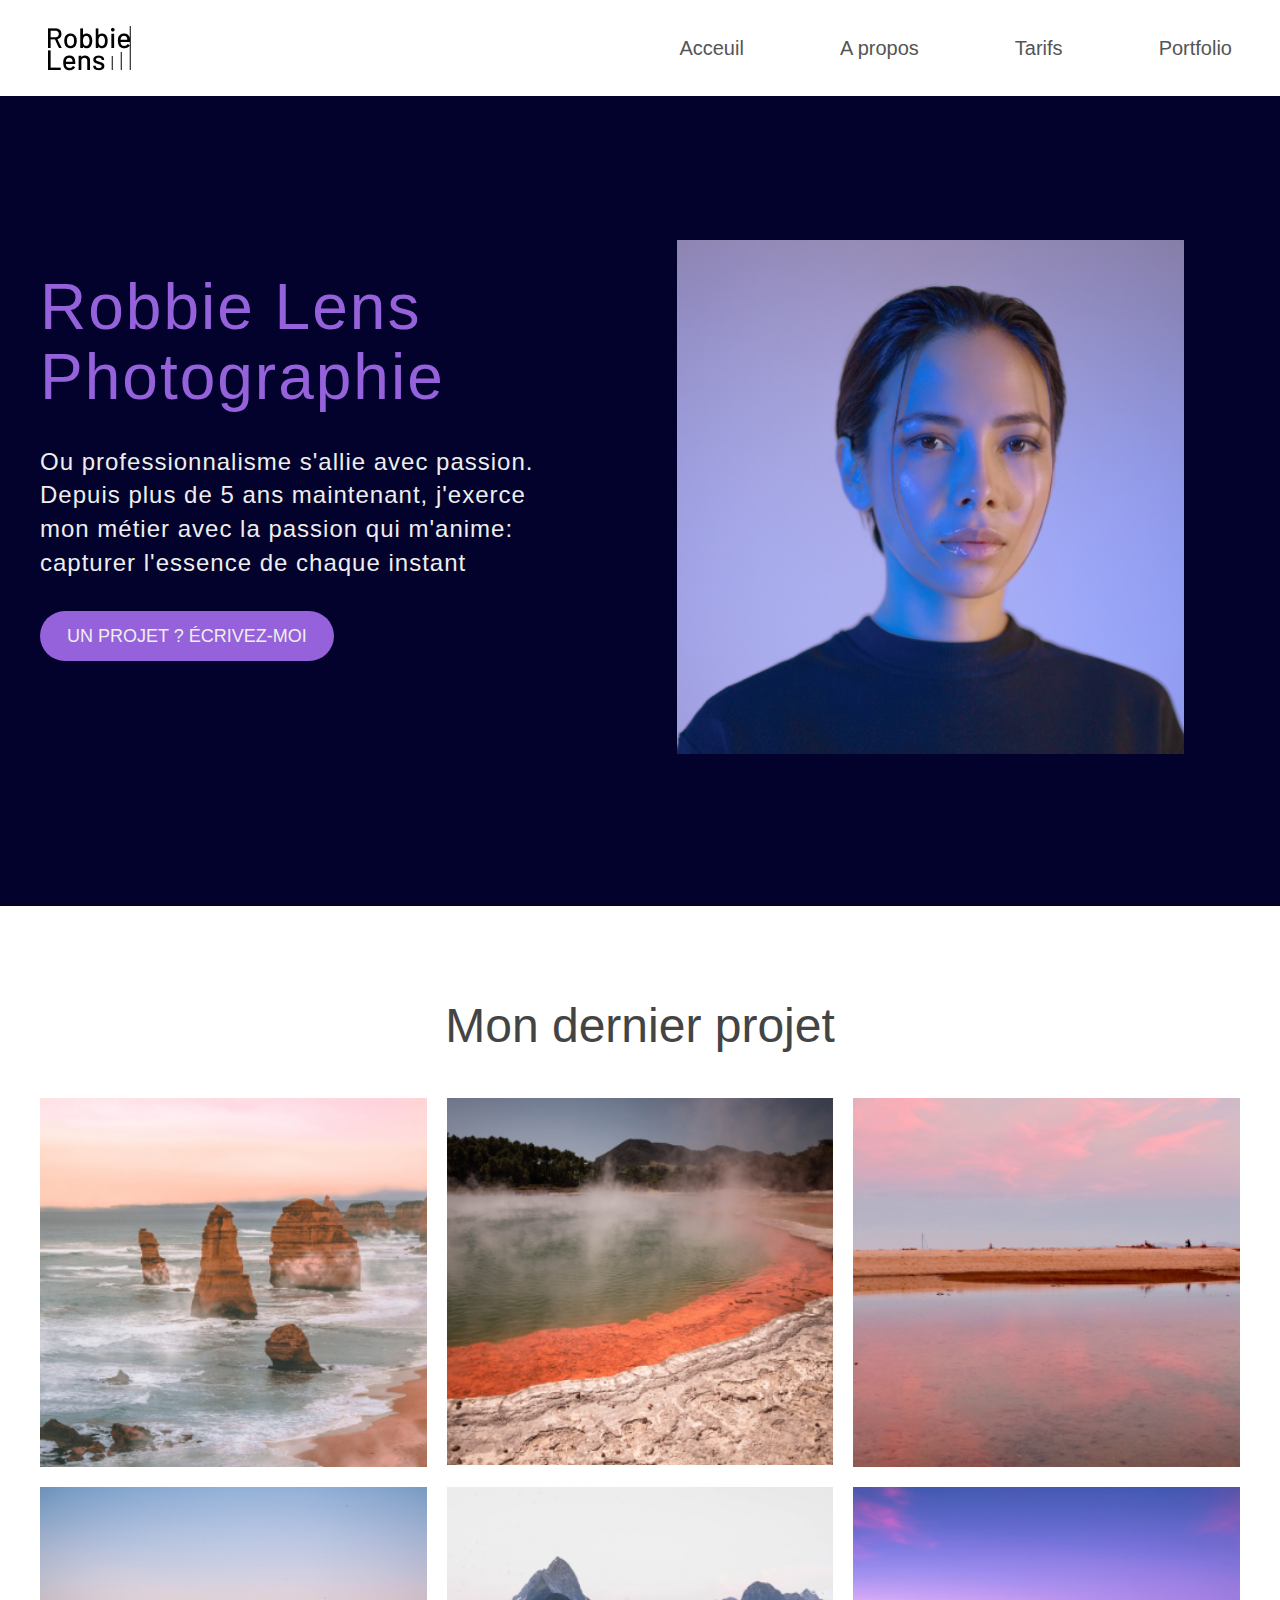
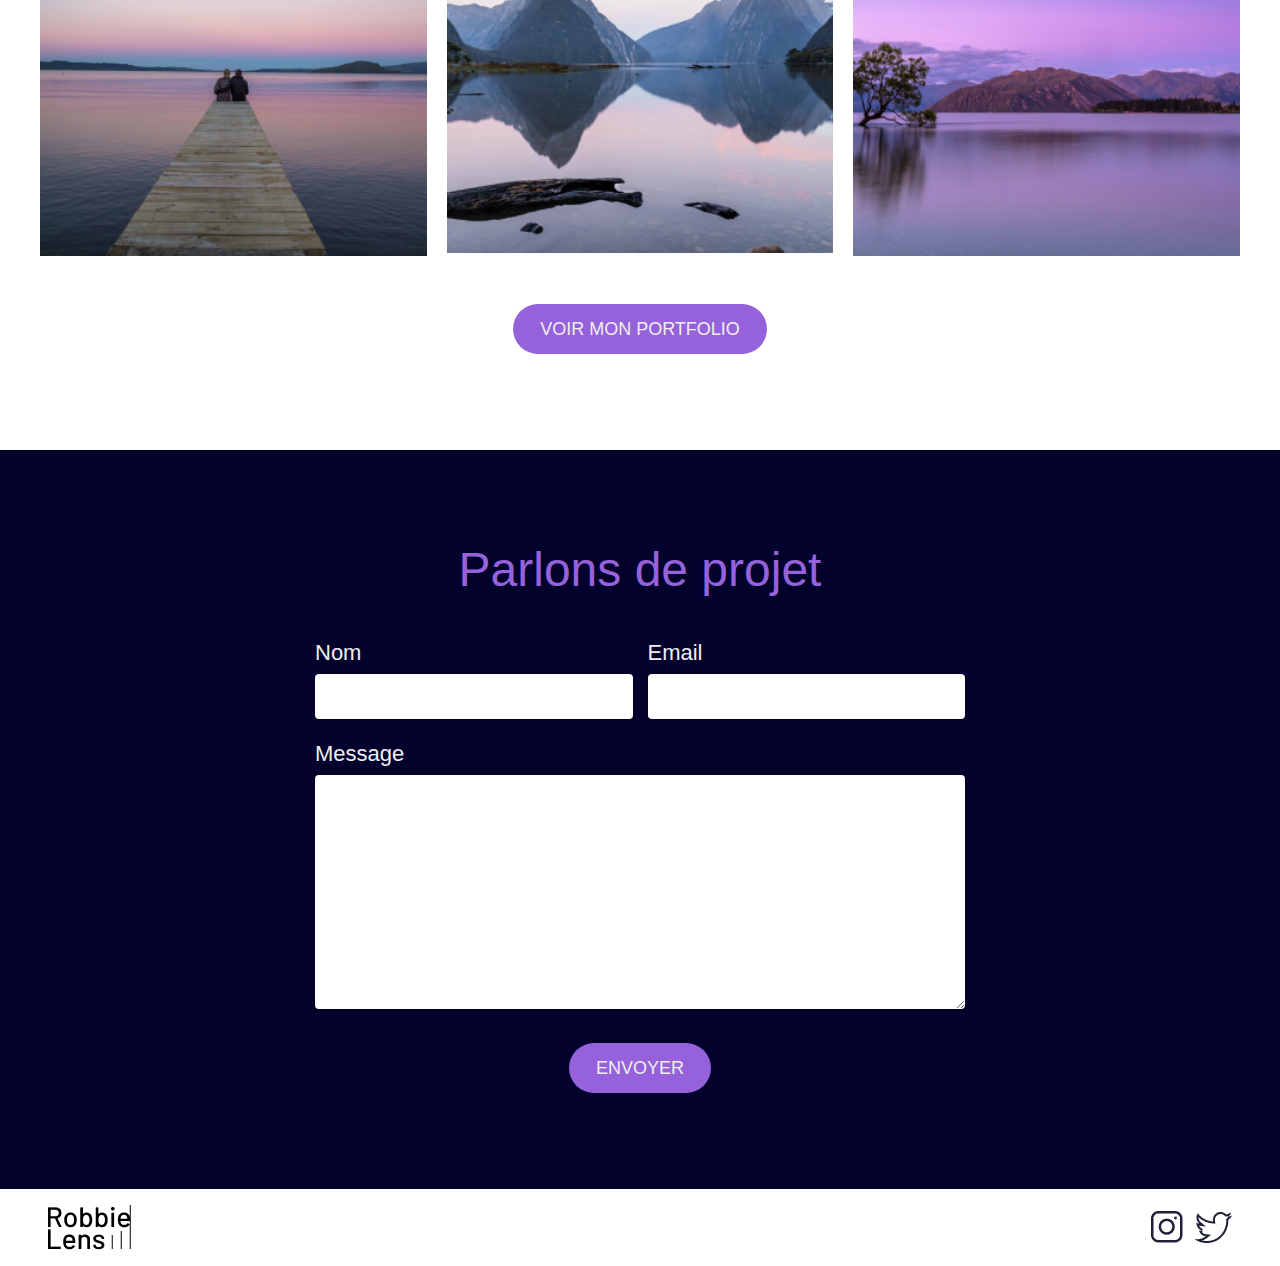
==== Portfolio/index.html @ ef58d187 "Add files via upload" ====
<!DOCTYPE html>
<html lang="fr">

<head>
    <meta charset="UTF-8">
    <meta name="viewport" content="width=device-width, initial-scale=1.0">
    <link rel="stylesheet" href="style.css">
    <title>Portfolio</title>
</head>

<body>
    <Header class="header">
        <img src="images/logo.png" alt="Logo du site" class="logo">
        <nav class="nav-link">
            <ul class="nav-list">
                <li><a href="#" class="main-nav-link">Acceuil</a></li>
                <li><a href="pages/apropos.html" class="main-nav-link">A propos</a></li>
                <li><a href="#" class="main-nav-link">Tarifs</a></li>
                <li><a href="#" class="main-nav-link">Portfolio</a></li>
            </ul>
        </nav>
    </Header>
    <section class="hero-section">
        <div class="hero container grid grid--2-cols">
            <div class="hero-text-box">
                <h1 class="heading-primary">Robbie Lens Photographie</h1>
                <p class="hero-text">Ou professionnalisme s'allie avec passion. Depuis plus de 5 ans maintenant,
                    j'exerce mon métier avec la passion qui m'anime: capturer l'essence de chaque instant
                </p>
                <a href="#" class="btn">un projet ? écrivez-moi</a>
            </div>
            <div class="hero-img-box">
                <img src="images/robbie-lens.png" alt="hero image" class="hero-img">
            </div>
        </div>
    </section>

    <section class="gallery-section">
        <h2 class="heading-secondary">Mon dernier projet</h2>
        <div class="gallery container grid grid--3-cols">
            <figure class="gallery-item">
                <img src="images/accueil/element-1.png" alt="">
                <div class="overlay">
                    <span class="overlay-text">Voir la photo</span>
                </div>
            </figure>
            <figure class="gallery-item">
                <img src="images/accueil/element-2.png" alt="">
                <div class="overlay">
                    <span class="overlay-text">Voir la photo</span>
                </div>
            </figure>
            <figure class="gallery-item">
                <img src="images/accueil/element-3.png" alt="">
                <div class="overlay">
                    <span class="overlay-text">Voir la photo</span>
                </div>
            </figure>
            <figure class="gallery-item">
                <img src="images/accueil/element-4.png" alt="">
                <div class="overlay">
                    <span class="overlay-text">Voir la photo</span>
                </div>
            </figure>
            <figure class="gallery-item">
                <img src="images/accueil/element-5.png" alt="">
                <div class="overlay">
                    <span class="overlay-text">Voir la photo</span>
                </div>
            </figure>
            <figure class="gallery-item">
                <img src="images/accueil/element-6.png" alt="">
                <div class="overlay">
                    <span class="overlay-text">Voir la photo</span>
                </div>
            </figure>
        </div>
        <div class="gallery-btn">
            <a href="#" class="btn">voir mon portfolio</a>
        </div>
    </section>

    <section class="contact-section">
        <h2 class="heading-secondary cta-heading">Parlons de projet</h2>
        <div class="form-cta">
            <div class="form-flex">
                <div>
                    <label for="nom">Nom</label>
                    <input type="text" name="nom" id="nom">
                </div>
                <div>
                    <label for="email">Email</label>
                    <input type="email" name="email" id="email">
                </div>
            </div>
            <div>
                <label for="message">Message</label>
                <textarea name="message" id="message" cols="30" rows="10"></textarea>
            </div>
        </div>
        <div class="form-btn">
            <a href="#" class="btn">envoyer</a>
        </div>
    </section>

    <footer class="footer">
        <img src="images/logo.png" alt="Logo du site" class="logo">
        <div class="social">
            <img src="images/instagram.png" alt="logo de instagram">
            <img src="images/twitter.png" alt="logo de twitter">
        </div>
    </footer>

    <script src="script.js"></script>
</body>

</html>
---- Portfolio/style.css ----
* {
  margin: 0;
  padding: 0;
  box-sizing: border-box;
}

html {
  font-size: 62.5%;
}

body {
  font-weight: 400;
  font-family: "Manrope", sans-serif;
  color: #555;
  line-height: 1;
}
/* 
-----------------------------
    General Style
----------------------------- */

/* color:
-Primary: #1F2039;
-Secondary: #A5B4FC;
-Before:#2C2E51
-Button:Linear-Gradient #8E86B5,#ACAEED,
-Text:#242424;
-Heading:#A5B4FC,

*/

.container {
  max-width: 120rem;
  margin: 0 auto;
}

.grid {
  display: grid;
}

.grid--2-cols {
  grid-template-columns: repeat(2, 1fr);
}

.grid--3-cols {
  grid-template-columns: repeat(3, 1fr);
}

.grid--5-cols {
  grid-template-columns: repeat(5, 1fr);
}
/* Header */
.header {
  display: flex;
  align-items: center;
  justify-content: space-between;
  background-color: #fff;
  height: 9.6rem;
  padding: 0 4.8rem;
}

.nav-list {
  display: flex;
  align-items: center;
  justify-content: space-between;
  gap: 9.6rem;
  list-style: none;
}

.main-nav-link:link,
.main-nav-link:visited {
  display: inline-block;
  text-decoration: none;
  font-size: 2rem;
  color: #555;
  font-weight: 400;
  transition: all 1.5s;
}

.main-nav-link:hover,
.main-nav-link:active {
  text-decoration: underline;
}

/* HERO SECTION */

.hero-section {
  padding: 9.6rem 0;
  background-color: #02022c;
  height: 90vh;
}

.hero {
  column-gap: 7.4rem;
  padding-top: 4.8rem;
}

.hero-text-box {
  padding-top: 3.2rem;
  padding-right: 4.8rem;
}

.heading-primary {
  font-size: 6.4rem;
  font-weight: 400;
  color: #9662db;
  font-family: "Monserrat", sans-serif;
  line-height: 1.1;
  letter-spacing: 0.2rem;
  margin-bottom: 3.2rem;
}

.hero-text {
  font-size: 2.4rem;
  color: #eee;
  font-weight: 400;

  line-height: 1.4;
  letter-spacing: 0.1rem;
  margin-bottom: 3.2rem;
}

.btn:link,
.btn:visited {
  display: inline-block;
  text-decoration: none;
  text-transform: uppercase;
  font-size: 1.8rem;
  font-weight: 400;
  color: #eee;
  padding: 1.6rem 2.7rem;
  background-color: #9662db;
  border-radius: 3.2rem;
  transition: background-color 0.5s;
}

.btn:hover,
.btn:active {
  background-color: #623b95e2;
}

.hero-img {
  width: 90%;
}

/* Gallery Section */

.gallery-section {
  padding: 9.6rem 0;
}

.heading-secondary {
  font-size: 4.8rem;
  font-family: "Monserrat", sans-serif;
  font-weight: 400;
  text-align: center;
  color: #444;
  margin-bottom: 4.8rem;
}

.gallery {
  gap: 2rem;
  margin-bottom: 4.8rem;
}

.gallery-item {
  position: relative;
  overflow: hidden;
}

.overlay {
  position: absolute;
  top: 0;
  left: 0;
  width: 100%;
  height: 100%;
  background-color: rgba(0, 0, 0, 0.67);
  display: flex;
  align-items: center;
  justify-content: center;
  opacity: 0;
  transition: opacity 0.6s ease;
}

.gallery-item:hover .overlay {
  opacity: 1;
  transform: scale(1.1);
}

.overlay-text {
  color: #eee;
  font-size: 2rem;
  cursor: pointer;
}

.gallery-item img {
  width: 100%;
  display: block;
  transition: transform 0.7s ease;
}

.gallery-item:hover img {
  transform: scale(1.1);
}

.gallery-item img .agrandir {
  position: fixed;
  top: 0;
  left: 0;
  width: 100%;
  height: 100%;
  object-fit: contain;
  z-index: 10;
}

.gallery-btn,
.form-btn {
  text-align: center;
}

/* CONTACT SECTION */

.contact-section {
  padding: 9.6rem 0;
  background-color: #02022c;
}

.form-cta {
  display: flex;
  flex-direction: column;
  gap: 2.4rem;
  max-width: 65rem;
  margin: 0 auto;
}

.cta-heading {
  color: #9662db;
}

.form-cta input,
.form-cta textarea {
  width: 100%;
  padding: 1.2rem;
  font-size: 1.8rem;
  font-family: inherit;
  color: inherit;
  border: none;
  border-radius: 4px;
  background-color: #fff;
  box-shadow: 0 1px 2px rgba(0, 0, 0, 0.105);
}

.form-flex {
  display: grid;
  grid-template-columns: repeat(2, 1fr);
  gap: 1.5rem;
}

.form-cta label {
  display: inline-block;
  font-size: 2.2rem;
  color: #eee;
  font-weight: 400;
  margin-bottom: 1rem;
}

.form-btn {
  margin-top: 3.2rem;
}

/* FOOTER */

.footer {
  display: flex;
  align-items: center;
  justify-content: space-between;
  padding: 1.6rem 4.8rem;
}

.social {
  display: flex;
  align-items: center;
  gap: 1.2rem;
}
/* |-----------------------------------| 
          A PROPOS STYLING
   |-----------------------------------| */

.about-section {
  padding: 9.6rem 0;
  position: relative;
  z-index: -20;
  background-color: #02022c;
}

.about-section .gallery {
  position: relative;
}

.about-section .gallery::before {
  content: "";
  position: absolute;
  width: 60%;
  height: 100%;
  right: 0;
  bottom: 0;
  z-index: -1;
  transform: translate(11%, 10%);
  background-color: #30264f;
}

.about-section .heading-secondary {
  text-align: start;
  color: #a5b4fc;
  margin-left: 30rem;
}

.description-box {
  width: 60rem;
  margin: 0 auto;
  padding: 3.2rem 0 3.2rem 2rem;
  position: relative;
  background-color: #02022c;
}

.description-text {
  font-size: 1.8rem;
  line-height: 2.3rem;
  color: #fff;
  margin-bottom: 2.4rem;
}

.Description-header {
  font-size: 2.2rem;
  color: #fff;
  margin-bottom: 2.4rem;
}

.description-list li {
  font-size: 1.8rem;
  color: #fff;
  margin-left: 3.2rem;
}

.description-box::after {
  content: "";
  position: absolute;
  width: 60%;
  height: 100%;
  top: 0;
  right: 0;
  background-color: #9662db;
  transform: translate(1%, 1%);
  z-index: -2;
}

.about-section .btn {
  margin-top: 3.2rem;
}
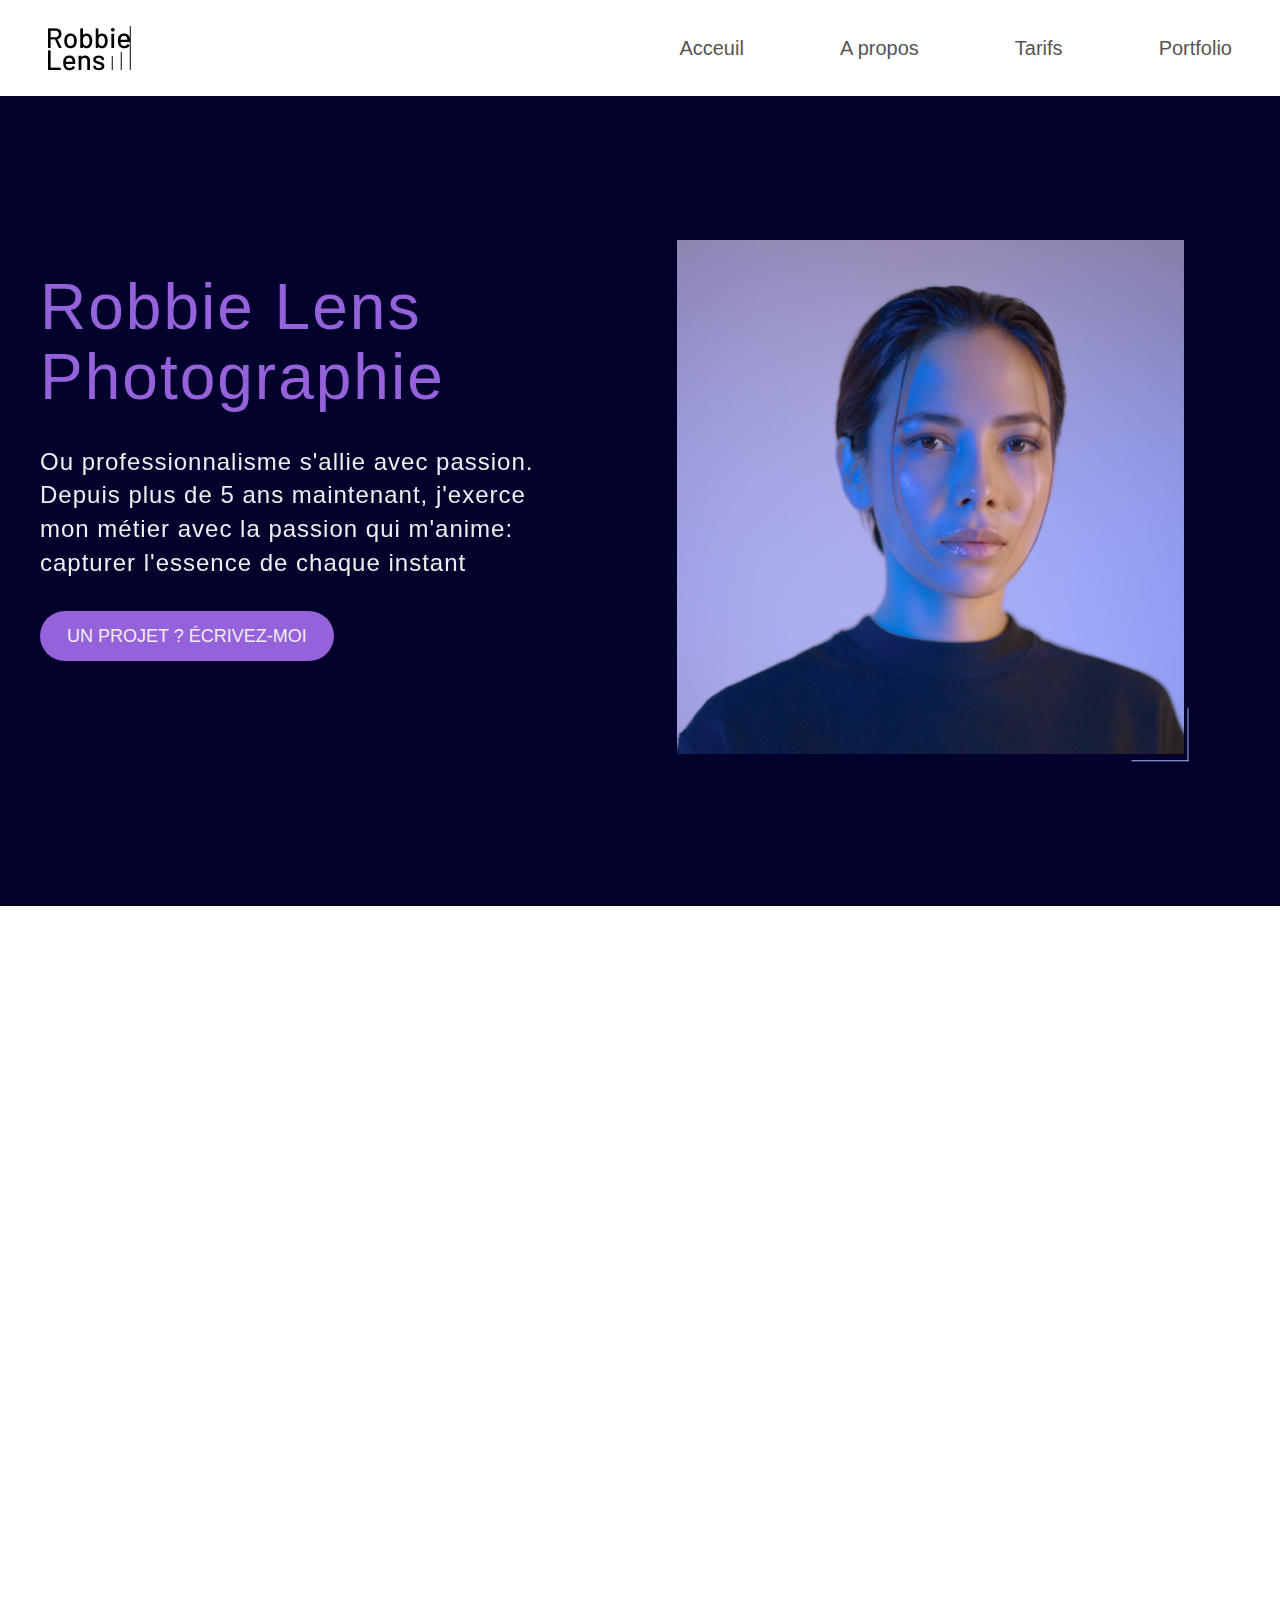
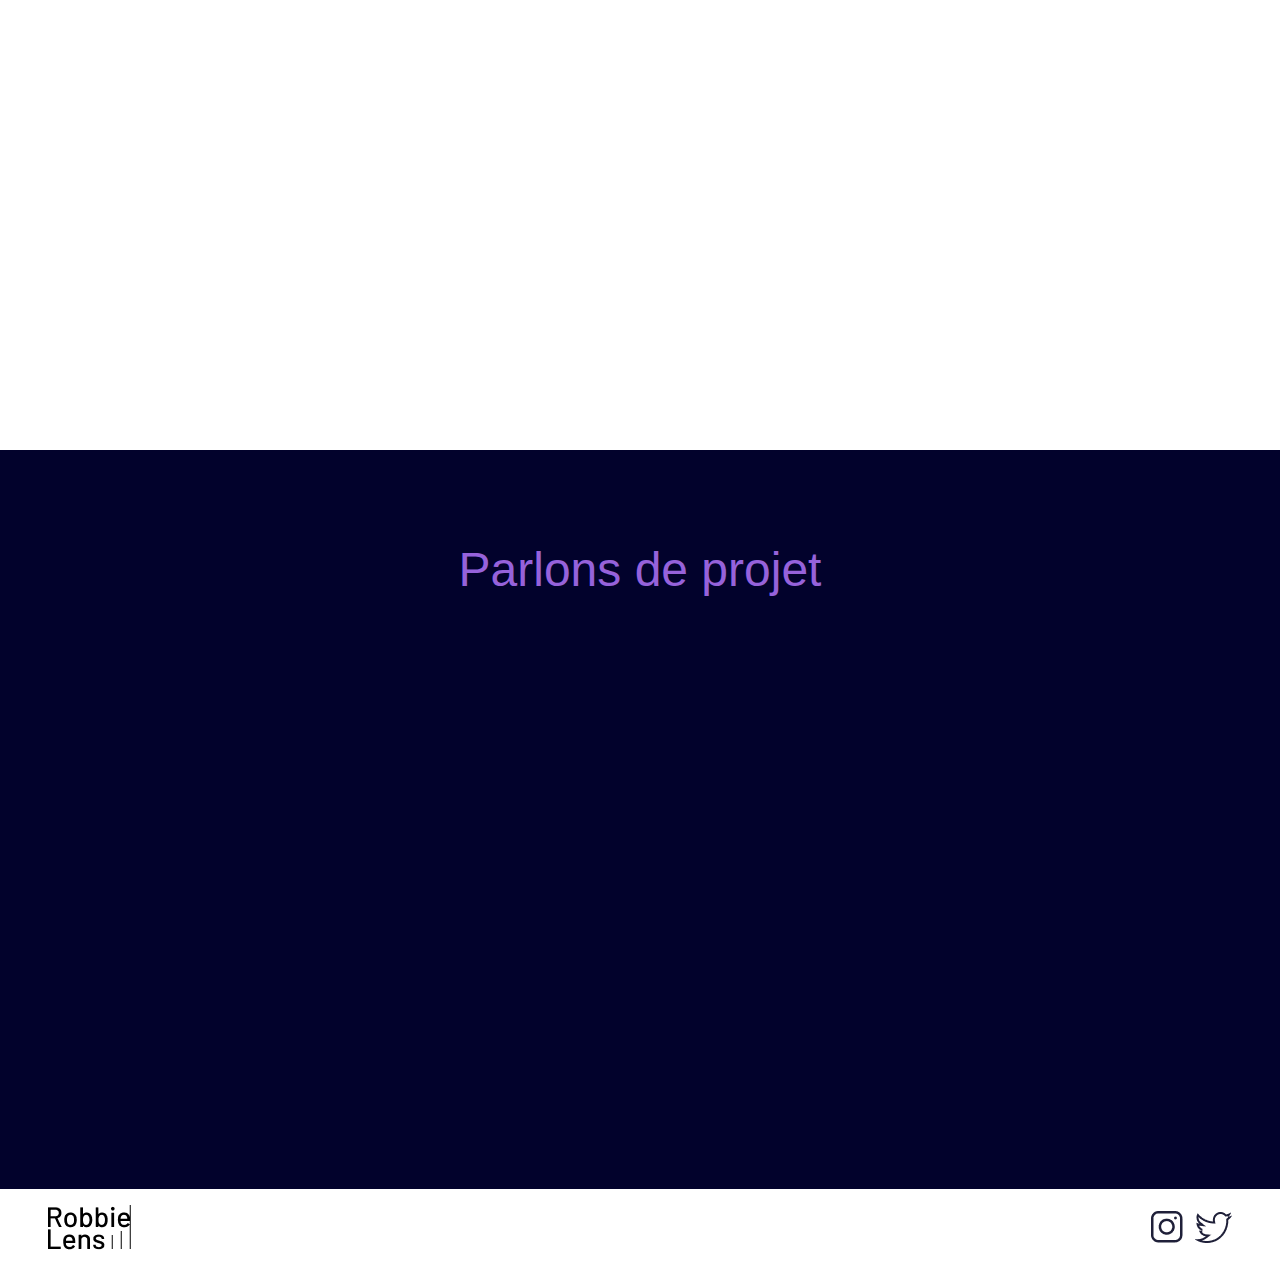
==== commit 94d800b3: "Add files via upload" ====
--- a/Portfolio/index.html
+++ b/Portfolio/index.html
@@ -5,6 +5,9 @@
     <meta charset="UTF-8">
     <meta name="viewport" content="width=device-width, initial-scale=1.0">
     <link rel="stylesheet" href="style.css">
+    <link href="https://unpkg.com/aos@2.3.1/dist/aos.css" rel="stylesheet">
+
+
     <title>Portfolio</title>
 </head>
 
@@ -15,67 +18,69 @@
             <ul class="nav-list">
                 <li><a href="#" class="main-nav-link">Acceuil</a></li>
                 <li><a href="pages/apropos.html" class="main-nav-link">A propos</a></li>
-                <li><a href="#" class="main-nav-link">Tarifs</a></li>
-                <li><a href="#" class="main-nav-link">Portfolio</a></li>
+                <li><a href="pages/tarif.html" class="main-nav-link">Tarifs</a></li>
+                <li><a href="pages/portfolio.html" class="main-nav-link">Portfolio</a></li>
             </ul>
         </nav>
     </Header>
     <section class="hero-section">
         <div class="hero container grid grid--2-cols">
             <div class="hero-text-box">
-                <h1 class="heading-primary">Robbie Lens Photographie</h1>
-                <p class="hero-text">Ou professionnalisme s'allie avec passion. Depuis plus de 5 ans maintenant,
-                    j'exerce mon métier avec la passion qui m'anime: capturer l'essence de chaque instant
+                <h1 class="heading-primary" data-aos="fade-right">Robbie Lens Photographie</h1>
+                <p class="hero-text" data-aos="fade-right" data-aos-delay="500">Ou professionnalisme s'allie avec
+                    passion. Depuis plus de 5 ans maintenant, j'exerce mon métier avec la passion qui m'anime: capturer
+                    l'essence de chaque instant
                 </p>
-                <a href="#" class="btn">un projet ? écrivez-moi</a>
+                <a href="#" class="btn" data-aos="fade-right" data-aos-delay="700">un projet ? écrivez-moi</a>
             </div>
-            <div class="hero-img-box">
-                <img src="images/robbie-lens.png" alt="hero image" class="hero-img">
+            <div class="hero-img-box" data-aos="fade-left" data-aos-delay="1100">
+                <img src="images/robbie-lens.png" alt="hero image" class="hero-img" data-aos="fade-left"
+                    data-aos-delay="900">
             </div>
         </div>
     </section>
 
     <section class="gallery-section">
-        <h2 class="heading-secondary">Mon dernier projet</h2>
+        <h2 class="heading-secondary" data-aos="fade-up">Mon dernier projet</h2>
         <div class="gallery container grid grid--3-cols">
-            <figure class="gallery-item">
+            <figure class="gallery-item" data-aos="fade-right" data-aos-easing="ease-in-sine">
                 <img src="images/accueil/element-1.png" alt="">
                 <div class="overlay">
                     <span class="overlay-text">Voir la photo</span>
                 </div>
             </figure>
-            <figure class="gallery-item">
+            <figure class="gallery-item" data-aos="fade-up" data-aos-anchor-placement="top-bottom">
                 <img src="images/accueil/element-2.png" alt="">
                 <div class="overlay">
                     <span class="overlay-text">Voir la photo</span>
                 </div>
             </figure>
-            <figure class="gallery-item">
+            <figure class="gallery-item" data-aos="fade-left" data-aos-easing="ease-in-sine">
                 <img src="images/accueil/element-3.png" alt="">
                 <div class="overlay">
                     <span class="overlay-text">Voir la photo</span>
                 </div>
             </figure>
-            <figure class="gallery-item">
+            <figure class="gallery-item" data-aos="fade-right" data-aos-easing="ease-in-sine">
                 <img src="images/accueil/element-4.png" alt="">
                 <div class="overlay">
                     <span class="overlay-text">Voir la photo</span>
                 </div>
             </figure>
-            <figure class="gallery-item">
+            <figure class="gallery-item" data-aos="fade-up" data-aos-anchor-placement="top-bottom">
                 <img src="images/accueil/element-5.png" alt="">
                 <div class="overlay">
                     <span class="overlay-text">Voir la photo</span>
                 </div>
             </figure>
-            <figure class="gallery-item">
+            <figure class="gallery-item" data-aos="fade-left" data-aos-easing="ease-in-sine">
                 <img src="images/accueil/element-6.png" alt="">
                 <div class="overlay">
                     <span class="overlay-text">Voir la photo</span>
                 </div>
             </figure>
         </div>
-        <div class="gallery-btn">
+        <div class="gallery-btn" data-aos="fade-left">
             <a href="#" class="btn">voir mon portfolio</a>
         </div>
     </section>
@@ -84,22 +89,22 @@
         <h2 class="heading-secondary cta-heading">Parlons de projet</h2>
         <div class="form-cta">
             <div class="form-flex">
-                <div>
+                <div data-aos="fade-right" data-aos-delay="400">
                     <label for="nom">Nom</label>
                     <input type="text" name="nom" id="nom">
                 </div>
-                <div>
+                <div data-aos="fade-left" data-aos-delay="700">
                     <label for="email">Email</label>
                     <input type="email" name="email" id="email">
                 </div>
             </div>
-            <div>
-                <label for="message">Message</label>
+            <div data-aos="fade-up">
+                <label for="message" data-aos-delay="1000">Message</label>
                 <textarea name="message" id="message" cols="30" rows="10"></textarea>
             </div>
         </div>
         <div class="form-btn">
-            <a href="#" class="btn">envoyer</a>
+            <a href="#" class="btn" data-aos="fade-right" data-aos-delay="1300">envoyer</a>
         </div>
     </section>
 
@@ -111,7 +116,19 @@
         </div>
     </footer>
 
-    <script src="script.js"></script>
+    <script src="https://unpkg.com/aos@2.3.1/dist/aos.js"></script>
+    <script>
+        AOS.init({
+            // Settings that can be overridden on per-element basis, by `data-aos-*` attributes:
+            delay: 0, // values from 0 to 3000, with step 50ms
+            duration: 800, // values from 0 to 3000, with step 50ms
+            easing: 'ease-out', // default easing for AOS animations
+            once: true, // whether animation should happen only once - while scrolling down
+            mirror: false, // whether elements should animate out while scrolling past them
+
+        });
+    </script>
+    <script defer src="script.js"></script>
 </body>
 
 </html>--- a/Portfolio/style.css
+++ b/Portfolio/style.css
@@ -114,7 +114,6 @@
   font-size: 2.4rem;
   color: #eee;
   font-weight: 400;
-
   line-height: 1.4;
   letter-spacing: 0.1rem;
   margin-bottom: 3.2rem;
@@ -139,9 +138,56 @@
   background-color: #623b95e2;
 }
 
+.hero-img-box {
+  position: relative;
+  background-color: transparent;
+}
+
+.hero-img-box::before {
+  content: "";
+  position: absolute;
+  width: 10%;
+  height: 10%;
+  bottom: 0;
+  right: 0;
+  transform: translate(-90%, 10%);
+  border-right: 1px solid #a5b4fc;
+  border-bottom: 1px solid #a5b4fc;
+  /* background-color: #a5b4fc; */
+}
+
 .hero-img {
   width: 90%;
 }
+
+/* Hero animation */
+/* 
+[data-revealed="left"] {
+  transform: translateX(-100%);
+  transition: transform 1s ease-out;
+}
+
+[data-revealed="left"].revealed {
+  transform: translateX(0);
+}
+
+[data-revealed="right"] {
+  transform: translateX(100%);
+  transition: transform 1s ease-out;
+}
+
+[data-revealed="right"].revealed {
+  transform: translateX(0);
+}
+
+[data-revealed="bottom"] {
+  transform: translateY(20%);
+  transition: transform 1s ease-out;
+}
+
+[data-revealed="bottom"].revealed {
+  transform: translateX(0);
+} */
 
 /* Gallery Section */
 
@@ -318,7 +364,7 @@
 .description-box {
   width: 60rem;
   margin: 0 auto;
-  padding: 3.2rem 0 3.2rem 2rem;
+  padding: 3.2rem 2.4rem 3.2rem 2rem;
   position: relative;
   background-color: #02022c;
 }
@@ -334,6 +380,12 @@
   font-size: 2.2rem;
   color: #fff;
   margin-bottom: 2.4rem;
+}
+
+.description-list {
+  display: flex;
+  flex-direction: column;
+  gap: 0.8rem;
 }
 
 .description-list li {
@@ -357,3 +409,124 @@
 .about-section .btn {
   margin-top: 3.2rem;
 }
+
+/* |-----------------------------------| 
+          PORTFOLIO STYLING
+   |-----------------------------------| */
+
+.sub-header {
+  padding: 9.6rem 0;
+  background-color: #1f2039;
+}
+
+.sub-header .heading-secondary {
+  text-align: start;
+  color: #a5b4fc;
+  margin-bottom: 0;
+}
+
+.portfolio-container {
+  padding: 4.8rem 0;
+}
+
+.portfolio-container .heading-secondary {
+  font-size: 3rem;
+  font-weight: 400;
+  color: #000;
+  text-align: start;
+  margin-bottom: 4.8rem;
+}
+
+/* |-----------------------------------| 
+          TARIF STYLING
+   |-----------------------------------| */
+
+.tarif {
+  padding-block: 9.6rem;
+  background-color: #02022c;
+}
+
+.tarif .heading-secondary {
+  text-align: start;
+  color: #a5b4fc;
+}
+
+.tarif .container {
+  position: relative;
+}
+
+.tarif .btn {
+  position: absolute;
+  top: 13%;
+  right: 0;
+}
+
+.tarif-elt-box {
+  display: grid;
+  grid-template-columns: repeat(3, 1fr);
+  gap: 6rem;
+  padding: 4.8rem 0;
+  text-align: left;
+  margin-top: 9.6rem;
+  margin-bottom: 4.8rem;
+}
+
+.heading-tertiary {
+  font-size: 1.8rem;
+  font-weight: 500;
+  color: #a5b4fc;
+  margin-block-end: 2rem;
+}
+
+.tarif-item {
+  padding: 3.2rem 3.2rem 3.2rem 0;
+  border-right: 1px solid #a5b4fc;
+  border-bottom: 1px solid #a5b4fc;
+}
+
+.tarif-text {
+  font-size: 1.5rem;
+  color: #eee;
+  line-height: 1.5;
+  margin-block-end: 1.5rem;
+}
+
+.tarif-horaire {
+  font-size: 1.5rem;
+  color: #a5b4fc;
+  font-weight: 500;
+  margin-block-end: 1.2rem;
+}
+
+.minimal-text {
+  font-size: 1.3rem;
+  color: #eee;
+}
+
+.table-heading {
+  font-size: 1.8rem;
+  color: #a5b4fc;
+  margin-bottom: 2.8rem;
+}
+
+table {
+  width: 120rem;
+  margin-inline: auto;
+  text-align: center;
+  border-collapse: collapse;
+}
+
+th {
+  font-size: 1.6rem;
+  color: #eee;
+  padding-inline: 3.2rem;
+  padding-block: 2rem;
+  border: 2px solid #a5b4fc;
+}
+
+td {
+  padding: 2rem 1.8rem;
+  text-align: center;
+  color: #eee;
+  border: 2px solid #a5b4fc;
+}
